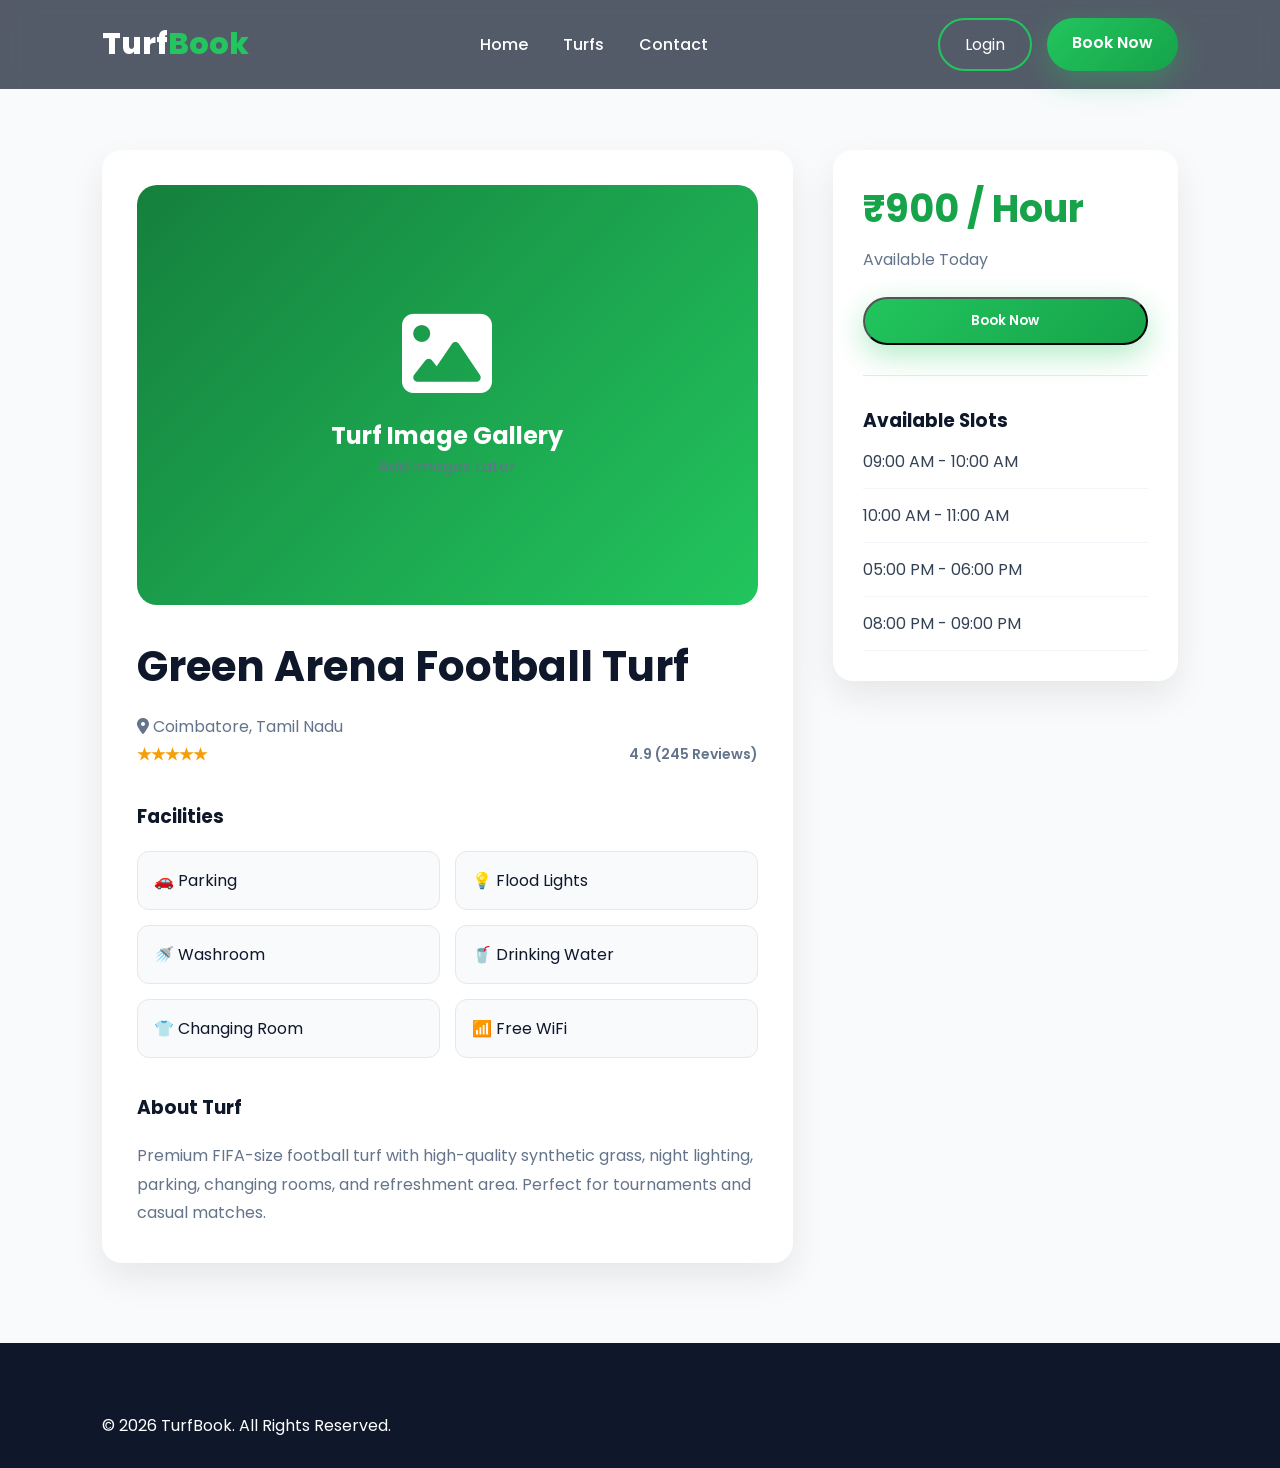
==== turf-details.html @ 9bdf1fb7 "Initial commit" ====
<!DOCTYPE html>
<html lang="en">

<head>

<meta charset="UTF-8">
<meta name="viewport" content="width=device-width, initial-scale=1.0">

<title>Turf Details | TurfBook</title>

<link rel="stylesheet" href="css/style.css">

<link href="https://fonts.googleapis.com/css2?family=Poppins:wght@300;400;500;600;700;800&display=swap" rel="stylesheet">

<link rel="stylesheet"
href="https://cdnjs.cloudflare.com/ajax/libs/font-awesome/6.6.0/css/all.min.css">

</head>

<body>

<header>

<nav class="navbar">

<div class="logo">
Turf<span>Book</span>
</div>

<ul class="nav-links">

<li><a href="index.html">Home</a></li>

<li><a href="turfs.html">Turfs</a></li>

<li><a href="#">Contact</a></li>

</ul>

<div class="nav-btns">

<a href="login.html" class="login-btn">Login</a>

<a href="booking.html" class="book-btn">Book Now</a>

</div>

</nav>

</header>

<section class="details-page">

<div class="details-grid">

<div class="details-left">

<div class="image-placeholder large">

<i class="fa-solid fa-image"></i>

<h2>Turf Image Gallery</h2>

<p>Add Images Later</p>

</div>

<h1>Green Arena Football Turf</h1>

<p>

<i class="fa-solid fa-location-dot"></i>

Coimbatore, Tamil Nadu

</p>

<div class="rating">

★★★★★

<span>4.9 (245 Reviews)</span>

</div>

<h3>Facilities</h3>

<div class="facility-grid">

<div>🚗 Parking</div>

<div>💡 Flood Lights</div>

<div>🚿 Washroom</div>

<div>🥤 Drinking Water</div>

<div>👕 Changing Room</div>

<div>📶 Free WiFi</div>

</div>

<h3>About Turf</h3>

<p>

Premium FIFA-size football turf with high-quality synthetic grass,
night lighting, parking, changing rooms, and refreshment area.

Perfect for tournaments and casual matches.

</p>

</div>

<aside class="booking-card">

<h2>₹900 / Hour</h2>

<p>Available Today</p>

<button class="book-btn">

Book Now

</button>

<hr>

<h3>Available Slots</h3>

<ul>

<li>09:00 AM - 10:00 AM</li>

<li>10:00 AM - 11:00 AM</li>

<li>05:00 PM - 06:00 PM</li>

<li>08:00 PM - 09:00 PM</li>

</ul>

</aside>

</div>

</section>

<footer>

<p>

© 2026 TurfBook. All Rights Reserved.

</p>

</footer>

<script src="js/main.js"></script>

</body>

</html>
---- css/style.css ----
/*=====================================
  GOOGLE FONT
=====================================*/
@import url('https://fonts.googleapis.com/css2?family=Poppins:wght@300;400;500;600;700;800&display=swap');

/*=====================================
  ROOT VARIABLES
=====================================*/
:root{
    --primary:#16a34a;
    --secondary:#22c55e;
    --dark:#0f172a;
    --dark-light:#1e293b;
    --light:#f8fafc;
    --white:#ffffff;
    --gray:#64748b;
    --border:#e2e8f0;
    --shadow:0 15px 40px rgba(0,0,0,.08);
    --radius:16px;
    --transition:.35s ease;
}

/*=====================================
  RESET
=====================================*/
*{
    margin:0;
    padding:0;
    box-sizing:border-box;
    font-family:'Poppins',sans-serif;
}

html{
    scroll-behavior:smooth;
}

body{
    background:var(--light);
    color:var(--dark);
    overflow-x:hidden;
}

img{
    max-width:100%;
    display:block;
}

a{
    text-decoration:none;
}

ul{
    list-style:none;
}

section{
    padding:90px 8%;
}

/*=====================================
  SCROLLBAR
=====================================*/
::-webkit-scrollbar{
    width:10px;
}

::-webkit-scrollbar-thumb{
    background:var(--primary);
    border-radius:20px;
}

::-webkit-scrollbar-track{
    background:#eef2f7;
}

/*=====================================
  NAVBAR
=====================================*/

/* Reserve space for fixed navbar so anchors aren't hidden */
html{ scroll-padding-top: 110px; }

.navbar{

    position:fixed;

    top:0;

    left:0;

    width:100%;

    display:flex;

    justify-content:space-between;

    align-items:center;

    padding:18px 8%;

    background:rgba(15,23,42,.70);

    backdrop-filter:blur(16px);

    z-index:999;

    transition: background .25s ease, box-shadow .25s ease, padding .25s ease;

}

.navbar.is-scrolled{

    background:rgba(15,23,42,.92);

    box-shadow:0 10px 30px rgba(0,0,0,.15);

}

.logo{

    font-size:30px;

    font-weight:800;

    color:white;

}

.logo span{

    color:var(--secondary);

}

.nav-links{

    display:flex;

    gap:35px;

}

.nav-links a{

    color:white;

    font-weight:500;

    position:relative;

    transition:.3s;

}

.nav-links a:hover{

    color:var(--secondary);

}

.nav-links a::after{

    content:"";

    position:absolute;

    bottom:-6px;

    left:0;

    width:0;

    height:2px;

    background:var(--secondary);

    transition:.3s;

}

.nav-links a:hover::after{

    width:100%;

}

.nav-links a.active{

    color:var(--secondary);

}

.nav-links a.active::after{

    width:100%;

}

.nav-btns{

    display:flex;

    gap:15px;

}

.login-btn{

    padding:12px 25px;

    border:2px solid var(--secondary);

    border-radius:40px;

    color:white;

    transition:.3s;

}

.login-btn:hover{

    background:var(--secondary);

}

.book-btn{

    padding:12px 25px;

    border-radius:40px;

    background:linear-gradient(135deg,#22c55e,#16a34a);

    color:white;

    font-weight:600;

    transition:.3s;

    box-shadow:0 10px 30px rgba(34,197,94,.35);

}

.book-btn:hover{

    transform:translateY(-3px);

}

/* ===== Mobile drawer (<= 992px) ===== */
.nav-toggle{

    display:none;

    border:none;

    background:transparent;

    color:white;

    cursor:pointer;

    padding:10px;

}

.nav-toggle:focus-visible{

    outline:2px solid var(--secondary);

    outline-offset:3px;

    border-radius:10px;

}

.burger{

    width:26px;

    height:18px;

    position:relative;

    display:block;

}

.burger span{

    position:absolute;

    left:0;

    right:0;

    height:2px;

    background:white;

    border-radius:2px;

    transition: transform .25s ease, top .25s ease, opacity .2s ease;

}

.burger span:nth-child(1){ top:0; }
.burger span:nth-child(2){ top:8px; }
.burger span:nth-child(3){ top:16px; }

/* Open state: hamburger -> X */
.nav-drawer.open ~ .nav-toggle .burger span:nth-child(1),
.nav-drawer.open ~ .nav-toggle .burger span:nth-child(3) {

    /* no-op: relationship depends on markup; keep safe */

}

/* We'll toggle via attribute using JS by setting aria-expanded; CSS will react using that */
.nav-toggle[aria-expanded="true"] .burger span:nth-child(1){ top:8px; transform:rotate(45deg); }
.nav-toggle[aria-expanded="true"] .burger span:nth-child(2){ opacity:0; }
.nav-toggle[aria-expanded="true"] .burger span:nth-child(3){ top:8px; transform:rotate(-45deg); }

.nav-backdrop{

    position:fixed;

    inset:0;

    background:rgba(0,0,0,.35);

    backdrop-filter: blur(6px);

    opacity:0;

    pointer-events:none;

    transition: opacity .2s ease;

    z-index:998;

}

.nav-backdrop.open{

    opacity:1;

    pointer-events:auto;

}

.nav-drawer{

    position:fixed;

    top:0;

    right:0;

    height:100vh;

    width:min(360px, 90vw);

    background:rgba(15,23,42,.92);

    backdrop-filter: blur(18px);

    box-shadow:-15px 0 35px rgba(0,0,0,.25);

    transform: translateX(100%);

    transition: transform .25s ease;

    z-index:999;

    padding:88px 20px 20px;

    display:flex;

    flex-direction:column;

    gap:20px;

}

.nav-drawer.open{

    transform: translateX(0);

}

.nav-drawer .nav-links{

    display:flex;

    flex-direction:column;

    gap:14px;

}

.nav-drawer .nav-btns{

    flex-direction:column;

    gap:12px;

}

.nav-drawer .login-btn,
.nav-drawer .book-btn{

    text-align:center;

    width:100%;

}

/* ===== Visible keyboard focus ===== */
:focus-visible{

    outline:2px solid var(--secondary);

    outline-offset:3px;

}


/*=====================================
 HERO
=====================================*/

.hero{

    min-height:100vh;

    display:grid;

    grid-template-columns:1fr 1fr;

    align-items:center;

    gap:60px;

    padding-top:130px;

}

.hero-tag{

    display:inline-flex;

    align-items:center;

    gap:10px;

    padding:10px 20px;

    border-radius:40px;

    background:#dcfce7;

    color:#166534;

    font-weight:600;

    margin-bottom:25px;

}

.hero h1{

    font-size:65px;

    line-height:1.15;

    margin-bottom:25px;

}

.hero h1 span{

    color:var(--primary);

}

.hero p{

    color:var(--gray);

    line-height:1.8;

    font-size:18px;

    margin-bottom:35px;

}

.hero-buttons{

    display:flex;

    gap:20px;

    margin-bottom:35px;

}

.primary-btn{

    padding:14px 30px;

    border-radius:40px;

    background:var(--primary);

    color:white;

    font-weight:600;

}

.secondary-btn{

    padding:14px 30px;

    border-radius:40px;

    border:2px solid var(--primary);

    color:var(--primary);

    font-weight:600;

}

/*=====================================
 SEARCH BOX
=====================================*/

.search-box{

    background:white;

    padding:18px;

    border-radius:18px;

    box-shadow:var(--shadow);

    display:flex;

    gap:15px;

    flex-wrap:wrap;

}

.search-item{

    flex:1;

    min-width:220px;

    display:flex;

    align-items:center;

    gap:10px;

    border:1px solid var(--border);

    padding:12px 15px;

    border-radius:12px;

}

.search-item input,
.search-item select{

    border:none;

    width:100%;

    outline:none;

    background:transparent;

}

.search-box button{

    padding:15px 30px;

    border:none;

    border-radius:12px;

    background:var(--primary);

    color:white;

    cursor:pointer;

}

/*=====================================
 HERO IMAGE
=====================================*/

.hero-right{
    display:flex;
    align-items:center;
    justify-content:center;
}

.hero-image{
    width:100%;
    height:650px;
    border-radius:30px;
    overflow:hidden;
    position:relative;
    box-shadow:var(--shadow);
    background:#0f172a;
}

.hero-image img{
    width:100%;
    height:100%;
    object-fit:cover;
    object-position:center;
    transform: scale(1);
    transition: transform 700ms ease;
}

.hero-image:hover img{
    transform: scale(1.04);
}

.hero-image__overlay{
    position:absolute;
    inset:0;
    background: linear-gradient(
        90deg,
        rgba(15,23,42,0.62) 0%,
        rgba(15,23,42,0.15) 60%,
        rgba(15,23,42,0.05) 100%
    );
    pointer-events:none;
}

/* Tablet: keep it tall but not overwhelming */
@media(max-width:992px){
    .hero-image{ height:520px; }
}

@media(max-width:768px){
    .hero-image{ height:420px; }
}

@media(max-width:480px){
    .hero-image{ height:360px; border-radius:22px; }
}


/*=====================================
 HERO STATS
=====================================*/

.hero-stats{

    display:flex;

    gap:20px;

    margin-top:40px;

}

.stat-card{

    flex:1;

    background:white;

    border-radius:16px;

    padding:20px;

    box-shadow:var(--shadow);

    text-align:center;

}

.stat-card h2{

    color:var(--primary);

    margin-bottom:10px;

}

.stat-card p{

    margin:0;

    font-size:15px;

}
/*=====================================
SECTION TITLES
=====================================*/

.section-title{
    text-align:center;
    margin-bottom:60px;
}

.section-title h2{
    font-size:42px;
    color:var(--dark);
    margin-bottom:12px;
}

.section-title p{
    color:var(--gray);
    font-size:18px;
}

/*=====================================
POPULAR SPORTS
=====================================*/

.sports{
    background: #FFFFFF;
    color: var(--dark);
    padding: 100px 8%;
}


.sports-header{
    max-width: 1100px;
    margin: 0 auto 26px;
    text-align: center;
}

.sports-title{
    font-size: 44px;
    font-weight: 800;
    letter-spacing: -0.02em;
    margin-bottom: 10px;
}

.sports-subtitle{
    color: var(--gray); /* #64748B */
    font-size: 16px;
}


.sports-grid{
    max-width: 1200px;
    margin: 28px auto 0;
    display: grid;
    grid-template-columns: repeat(4, minmax(0, 1fr));
    gap: 32px;
}

.sport-card{
    display: flex;
    flex-direction: column;
    align-items: stretch;

    border-radius: 20px;
    overflow: hidden;

    background: rgba(255,255,255,0.06);
    border: 1px solid rgba(255,255,255,0.10);

    box-shadow: 0 18px 55px rgba(0,0,0,0.35);
    text-decoration: none;
    color: inherit;

    /* Equal card height (~420px) */
    height: 420px;

    transform: translateY(0);
    transition: transform 300ms ease, box-shadow 300ms ease, border-color 300ms ease;
}

.sport-card__media{
    width: 100%;
    height: 240px; /* equal image height */
    position: relative;
    flex: 0 0 auto;
}

.sport-card__media img{
    width: 100%;
    height: 240px;
    object-fit: cover;
    object-position: center;
    display: block;
    transform: scale(1);
    transition: transform 300ms ease;
}


.sport-card__overlay{
    position: absolute;
    inset: 0;
    background: linear-gradient(180deg, rgba(15,23,42,0.0) 30%, rgba(15,23,42,0.75) 100%);
    opacity: 0;
    transition: opacity 300ms ease;
}

.sport-card__body{
    padding: 18px 18px 20px;
    display: flex;
    flex-direction: column;
    flex: 1 1 auto;
}


.sport-card__name{
    font-size: 18px;
    font-weight: 800;
    margin-bottom: 8px;
}

.sport-card__desc{
    margin: 0;
    font-size: 13.5px;
    line-height: 1.45;
    color: rgba(255,255,255,.78);

    /* fixed to 2 lines */
    display: -webkit-box;
    -webkit-line-clamp: 2;
    -webkit-box-orient: vertical;
    overflow: hidden;
}


.sport-card__meta{
    margin-top: 12px;
    display: flex;
    align-items: baseline;
    justify-content: flex-start;
    gap: 6px;
    color: rgba(255,255,255,.95);
}

.sport-card__meta-value{
    font-size: 18px;
    font-weight: 900;
}

.sport-card__meta-label{
    font-size: 13px;
    font-weight: 700;
    opacity: .95;
}

.sport-card__cta{
    margin-top: auto; /* pinned to bottom */
    display: flex;
    align-items: center;
    justify-content: space-between;

    font-weight: 800;
    font-size: 14px;

    padding: 10px 12px;
    border-radius: 14px;

    background: rgba(255,255,255,0.06);
    border: 1px solid rgba(255,255,255,0.10);

    transition: background 300ms ease, border-color 300ms ease;
}


.sport-card__arrow{
    color: rgba(255,255,255,.92);
    transition: transform 300ms ease;
}

.sport-card:hover{
    transform: translateY(-6px);
    box-shadow: 0 26px 70px rgba(0,0,0,0.45);
    border-color: rgba(34,197,94,0.35);
}

.sport-card:hover .sport-card__media img{
    transform: scale(1.06);
}

.sport-card:hover .sport-card__overlay{
    opacity: 1;
}

.sport-card:hover .sport-card__cta{
    background: rgba(34,197,94,0.14);
    border-color: rgba(34,197,94,0.35);
}

.sport-card:hover .sport-card__arrow{
    transform: translateX(3px);
}

.sport-card:focus-visible{
    outline: 2px solid var(--secondary);
    outline-offset: 3px;
}

@media(max-width: 1024px){
    .sports-grid{ grid-template-columns: repeat(2, minmax(0, 1fr)); }
    .sports-title{ font-size: 36px; }
}

@media(max-width: 600px){
    .sports{ padding-left: 20px; padding-right: 20px; }
    .sports-grid{ grid-template-columns: 1fr; gap: 24px; }
    .sports-title{ font-size: 30px; }
}



/*=====================================
FEATURED TURFS
=====================================*/


.cards{

    display:grid;

    grid-template-columns:repeat(auto-fit,minmax(340px,1fr));

    gap:35px;

}

.card{

    background:white;

    border-radius:20px;

    overflow:hidden;

    box-shadow:var(--shadow);

    transition:.35s;

    position:relative;

}

.card:hover{

    transform:translateY(-10px);

}

.badge{

    position:absolute;

    top:20px;

    left:20px;

    background:var(--primary);

    color:white;

    padding:8px 16px;

    border-radius:30px;

    font-size:13px;

    font-weight:600;

}

.image-placeholder.small{

    height:230px;

    background:linear-gradient(135deg,#15803d,#22c55e);

}

.card-content{

    padding:25px;

}

.card-content h3{

    font-size:26px;

    margin-bottom:10px;

}

.card-content p{

    margin-bottom:15px;

}

.rating{

    display:flex;

    justify-content:space-between;

    align-items:center;

    margin-bottom:18px;

    color:#f59e0b;

    font-weight:600;

}

.rating span{

    color:var(--gray);

    font-size:14px;

}

.card-content h4{

    color:var(--primary);

    font-size:28px;

    margin-bottom:20px;

}

.card button{

    width:100%;

    padding:15px;

    border:none;

    background:var(--primary);

    color:white;

    border-radius:12px;

    font-size:16px;

    cursor:pointer;

    transition:.3s;

}

.card button:hover{

    background:var(--dark);

}

/*=====================================
WHY CHOOSE US
=====================================*/

/*=====================================
WHY CHOOSE TURFHUB
=====================================*/

.why-us{
    background:#ffffff;
    padding:90px 8%;
}

.why-us__container{
    max-width:1100px;
    margin:0 auto;
}

.why-us__header{
    margin-bottom:28px;
}

.why-us__header h2{
    font-size:42px;
    margin-bottom:12px;
}

.why-us__header p{
    color:var(--gray);
    font-size:18px;
}

.why-us__stats{
    display:grid;
    grid-template-columns:repeat(4, minmax(0, 1fr));
    gap:14px;
    margin:24px 0 34px;
}

.why-us__stat{
    background:#f8fafc;
    border:1px solid var(--border);
    border-radius:18px;
    padding:18px 16px;
    text-align:center;
    box-shadow:0 10px 25px rgba(0,0,0,.04);
}

.why-us__stat-value{
    font-size:28px;
    font-weight:900;
    color:var(--dark);
    margin-bottom:6px;
}

.why-us__stat-label{
    color:var(--gray);
    font-weight:600;
    font-size:13px;
}

.why-us__grid{
    display:grid;
    grid-template-columns:repeat(2, minmax(0, 1fr));
    gap:18px;
    margin-top:0;
}

.why-us__card{
    background:#ffffff;
    border-radius:20px;
    border:1px solid rgba(226,232,240,.9);
    box-shadow:0 15px 35px rgba(15,23,42,.06);
    padding:22px 20px;
    height:190px;
    display:flex;
    flex-direction:column;
    align-items:flex-start;
    justify-content:flex-start;
    transition:transform .25s ease, box-shadow .25s ease, border-color .25s ease;
}

.why-us__card:hover{
    transform:translateY(-8px);
    box-shadow:0 22px 55px rgba(15,23,42,.12);
    border-color:rgba(34,197,94,.45);
}

.why-us__icon{
    width:64px;
    height:64px;
    border-radius:999px;
    background:rgba(34,197,94,.12);
    display:flex;
    align-items:center;
    justify-content:center;
    margin-bottom:14px;
    border:1px solid rgba(34,197,94,.25);
}

.why-us__icon i{
    font-size:26px;
    color:var(--primary);
}

.why-us__card-title{
    font-size:18px;
    font-weight:900;
    margin-bottom:8px;
    color:var(--dark);
}

.why-us__card-desc{
    margin:0;
    color:var(--gray);
    font-size:14px;
    line-height:1.6;
}

/* Smooth scroll / scroll animations */
.why-us__card{
    opacity:0;
    transform:translateY(22px);
    transition:opacity .7s ease, transform .7s ease;
}

/* When JS/observer triggers, it will set inline styles; keep fallback class-ready */
.why-us__card.is-visible{
    opacity:1;
    transform:translateY(0);
}

@media(max-width:992px){
    .why-us{ padding:70px 20px; }
    .why-us__header h2{ font-size:36px; }
    .why-us__stats{ grid-template-columns:repeat(2, minmax(0, 1fr)); }
}

@media(max-width:768px){
    .why-us__grid{ grid-template-columns:1fr 1fr; }
}

@media(max-width:480px){
    .why-us__grid{ grid-template-columns:1fr; }
    .why-us__card{ height:200px; }
    .why-us__header h2{ font-size:32px; }
}


/*=====================================
CTA
=====================================*/

.cta{

    background:linear-gradient(135deg,#15803d,#22c55e);

    color:white;

    text-align:center;

    border-radius:25px;

    margin:80px 8%;

    padding:80px 40px;

}

.cta h2{

    font-size:48px;

    margin-bottom:20px;

}

.cta p{

    color:white;

    font-size:18px;

    margin-bottom:35px;

}
/*=====================================
FOOTER
=====================================*/

footer{

    background:#0f172a;
    color:white;
    padding:70px 8% 30px;

}

.footer-grid{

    display:grid;

    grid-template-columns:repeat(auto-fit,minmax(220px,1fr));

    gap:40px;

    margin-bottom:40px;

}

.footer-grid h3{

    color:#22c55e;

    font-size:30px;

    margin-bottom:20px;

}

.footer-grid h4{

    margin-bottom:20px;

}

.footer-grid p{

    color:#cbd5e1;

    line-height:1.8;

}

.footer-grid ul{

    padding:0;

}

.footer-grid ul li{

    list-style:none;

    margin-bottom:12px;

    color:#cbd5e1;

    cursor:pointer;

    transition:.3s;

}

.footer-grid ul li:hover{

    color:#22c55e;

}

.social{

    display:flex;

    gap:15px;

    margin-top:20px;

}

.social i{

    width:45px;

    height:45px;

    display:flex;

    justify-content:center;

    align-items:center;

    border-radius:50%;

    background:#1e293b;

    cursor:pointer;

    transition:.3s;

}

.social i:hover{

    background:#22c55e;

    transform:translateY(-5px);

}

footer hr{

    border:none;

    height:1px;

    background:#334155;

    margin:35px 0;

}

.copyright{

    text-align:center;

    color:#94a3b8;

}

/*=====================================
COMMON HOVER EFFECTS
=====================================*/

button,
.book-btn,
.primary-btn,
.secondary-btn{

    transition:.35s;

}

button:hover,
.book-btn:hover,
.primary-btn:hover{

    transform:translateY(-4px);

    box-shadow:0 15px 30px rgba(0,0,0,.15);

}

.card,
.sport-card,
.stat-card{

    transition:.35s;

}

/*=====================================
ANIMATIONS
=====================================*/

@keyframes fadeUp{

    from{

        opacity:0;

        transform:translateY(40px);

    }

    to{

        opacity:1;

        transform:translateY(0);

    }

}

.hero-left,
.hero-right,
.card,
.sport-card{

    animation:fadeUp .8s ease;

}

/*=====================================
RESPONSIVE
=====================================*/

@media(max-width:992px){

.hero{

grid-template-columns:1fr;

text-align:center;

}

.hero-buttons{

justify-content:center;

}

.hero-stats{

justify-content:center;

flex-wrap:wrap;

}

/* Desktop nav hides; mobile drawer shows */
.nav-links,
.nav-btns{

display:none;

}

.nav-toggle{

display:inline-flex;

align-items:center;

justify-content:center;

}

.navbar{

padding:18px 6%;

}

}


@media(max-width:768px){

section{

padding:70px 20px;

}

.hero h1{

font-size:42px;

}

.section-title h2{

font-size:34px;

}

.cards{

grid-template-columns:1fr;

}

.sports-grid{

grid-template-columns:1fr;

}

.search-box{

flex-direction:column;

}

.search-item{

width:100%;

}

.search-box button{

width:100%;

}

.hero-stats{

flex-direction:column;

}

.footer-grid{

grid-template-columns:1fr;

text-align:center;

}

.social{

justify-content:center;

}

}

@media(max-width:480px){

.logo{

font-size:24px;

}

.nav-links{

gap:18px;

}

.hero h1{

font-size:34px;

}

.hero p{

font-size:16px;

}

.cta h2{

font-size:32px;

}

}
/*=====================================
LOGIN & REGISTER PAGE
=====================================*/

.login-page{

    min-height:100vh;

    display:flex;

    justify-content:center;

    align-items:center;

    background:linear-gradient(135deg,#0f172a,#14532d);

    padding:120px 8%;

}

.login-container{

    width:100%;

    max-width:1150px;

    background:white;

    border-radius:25px;

    overflow:hidden;

    display:grid;

    grid-template-columns:1fr 1fr;

    box-shadow:0 25px 60px rgba(0,0,0,.25);

}

.login-left{

    background:linear-gradient(135deg,#15803d,#22c55e);

    color:white;

    padding:70px;

    display:flex;

    flex-direction:column;

    justify-content:center;

}

.login-left h1{

    font-size:46px;

    margin-bottom:20px;

}

.login-left p{

    color:white;

    margin-bottom:40px;

    line-height:1.8;

}

.login-left ul{

    list-style:none;

}

.login-left ul li{

    margin-bottom:18px;

    font-size:17px;

}

.login-left i{

    margin-right:10px;

}

.login-right{

    padding:60px;

}

.login-right h2{

    font-size:36px;

    margin-bottom:35px;

}

.input-box{

    display:flex;

    align-items:center;

    border:1px solid #ddd;

    padding:15px 18px;

    border-radius:12px;

    margin-bottom:22px;

}

.input-box i{

    color:#16a34a;

    margin-right:15px;

}

.input-box input{

    width:100%;

    border:none;

    outline:none;

    font-size:16px;

}

.remember{

    display:flex;

    justify-content:space-between;

    margin-bottom:30px;

    font-size:14px;

}

.remember a{

    color:#16a34a;

}

.login-submit{

    width:100%;

    border:none;

    padding:16px;

    border-radius:12px;

    background:#16a34a;

    color:white;

    font-size:17px;

    font-weight:600;

    cursor:pointer;

    transition:.3s;

}

.login-submit:hover{

    background:#0f172a;

}

.register-text{

    text-align:center;

    margin-top:25px;

}

.register-text a{

    color:#16a34a;

    font-weight:600;

}

@media(max-width:900px){

.login-container{

grid-template-columns:1fr;

}

.login-left{

padding:40px;

text-align:center;

}

.login-right{

padding:40px;

}

}
/*=====================================
TURF LISTING PAGE
=====================================*/

.listing-hero{

    padding:170px 8% 80px;

    text-align:center;

    background:linear-gradient(135deg,#0f172a,#14532d);

    color:white;

}

.listing-hero h1{

    font-size:60px;

    margin-bottom:15px;

}

.listing-hero p{

    color:#cbd5e1;

    font-size:18px;

}

.listing-search{

    margin-top:-45px;

    padding:0 8%;

}

.filters{

    display:flex;

    justify-content:center;

    flex-wrap:wrap;

    gap:15px;

    padding:50px 8%;

}

.filters button{

    padding:12px 26px;

    border:none;

    border-radius:40px;

    background:white;

    box-shadow:0 10px 25px rgba(0,0,0,.08);

    cursor:pointer;

    font-weight:600;

    transition:.3s;

}

.filters button:hover,
.filters .active{

    background:#16a34a;

    color:white;

}

.pagination{

    display:flex;

    justify-content:center;

    gap:15px;

    padding:20px 0 80px;

}

.pagination button{

    width:48px;

    height:48px;

    border:none;

    border-radius:12px;

    background:white;

    box-shadow:0 10px 20px rgba(0,0,0,.08);

    cursor:pointer;

    transition:.3s;

}

.pagination button:hover{

    background:#16a34a;

    color:white;

}

.card{

    position:relative;

}

.card::before{

    content:"";

    position:absolute;

    top:0;

    left:0;

    width:100%;

    height:5px;

    background:#16a34a;

}

.card:hover{

    transform:translateY(-12px);

}

.card button{

    font-weight:600;

}

@media(max-width:768px){

.listing-hero{

padding:150px 20px 60px;

}

.listing-hero h1{

font-size:40px;

}

.filters{

justify-content:flex-start;

overflow-x:auto;

}

.pagination{

flex-wrap:wrap;

}

}
/*=====================================
TURF DETAILS PAGE
=====================================*/

.details-page{

    padding:150px 8% 80px;

    background:#f8fafc;

}

.details-grid{

    display:grid;

    grid-template-columns:2fr 1fr;

    gap:40px;

    align-items:start;

}

.details-left{

    background:white;

    padding:35px;

    border-radius:20px;

    box-shadow:0 15px 35px rgba(0,0,0,.08);

}

.image-placeholder.large{

    height:420px;

    border-radius:20px;

    background:linear-gradient(135deg,#15803d,#22c55e);

    display:flex;

    flex-direction:column;

    justify-content:center;

    align-items:center;

    color:white;

    margin-bottom:30px;

}

.image-placeholder.large i{

    font-size:90px;

    margin-bottom:20px;

}

.details-left h1{

    font-size:42px;

    margin-bottom:15px;

}

.details-left h3{

    margin:35px 0 20px;

    color:#0f172a;

}

.details-left p{

    line-height:1.8;

    color:#64748b;

}

.facility-grid{

    display:grid;

    grid-template-columns:repeat(2,1fr);

    gap:15px;

    margin-top:20px;

}

.facility-grid div{

    background:#f8fafc;

    padding:16px;

    border-radius:12px;

    border:1px solid #e5e7eb;

    transition:.3s;

}

.facility-grid div:hover{

    background:#dcfce7;

    border-color:#22c55e;

}

/* Booking Sidebar */

.booking-card{

    position:sticky;

    top:110px;

    background:white;

    padding:30px;

    border-radius:20px;

    box-shadow:0 15px 35px rgba(0,0,0,.08);

}

.booking-card h2{

    color:#16a34a;

    font-size:38px;

    margin-bottom:10px;

}

.booking-card p{

    color:#64748b;

    margin-bottom:25px;

}

.booking-card hr{

    margin:30px 0;

    border:none;

    border-top:1px solid #e5e7eb;

}

.booking-card ul{

    list-style:none;

    padding:0;

}

.booking-card ul li{

    padding:14px 0;

    border-bottom:1px solid #f1f5f9;

    color:#334155;

}

.booking-card .book-btn{

    width:100%;

    display:block;

    text-align:center;

    margin-top:20px;

}

/* Responsive */

@media(max-width:992px){

.details-grid{

grid-template-columns:1fr;

}

.booking-card{

position:static;

}

}

@media(max-width:768px){

.details-page{

padding:130px 20px 60px;

}

.details-left{

padding:25px;

}

.details-left h1{

font-size:30px;

}

.facility-grid{

grid-template-columns:1fr;

}

.image-placeholder.large{

height:260px;

}

}
/*=====================================
BOOKING PAGE
=====================================*/

.booking-page{

padding:150px 8% 80px;

background:#f8fafc;

}

.booking-grid{

display:grid;

grid-template-columns:2fr 1fr;

gap:40px;

}

.booking-form,
.booking-summary{

background:white;

padding:35px;

border-radius:20px;

box-shadow:0 15px 35px rgba(0,0,0,.08);

}

.booking-form h2,
.booking-summary h2{

margin-bottom:25px;

font-size:34px;

}

.booking-form label{

display:block;

margin:18px 0 8px;

font-weight:600;

}

.booking-form input,
.booking-form select{

width:100%;

padding:15px;

border:1px solid #ddd;

border-radius:12px;

font-size:15px;

}

.summary-box p{

display:flex;

justify-content:space-between;

margin:18px 0;

color:#475569;

}

.summary-box h3{

display:flex;

justify-content:space-between;

margin-top:20px;

color:#16a34a;

font-size:30px;

}

.summary-box hr{

margin:25px 0;

border:none;

border-top:1px solid #e5e7eb;

}

@media(max-width:900px){

.booking-grid{

grid-template-columns:1fr;

}

}
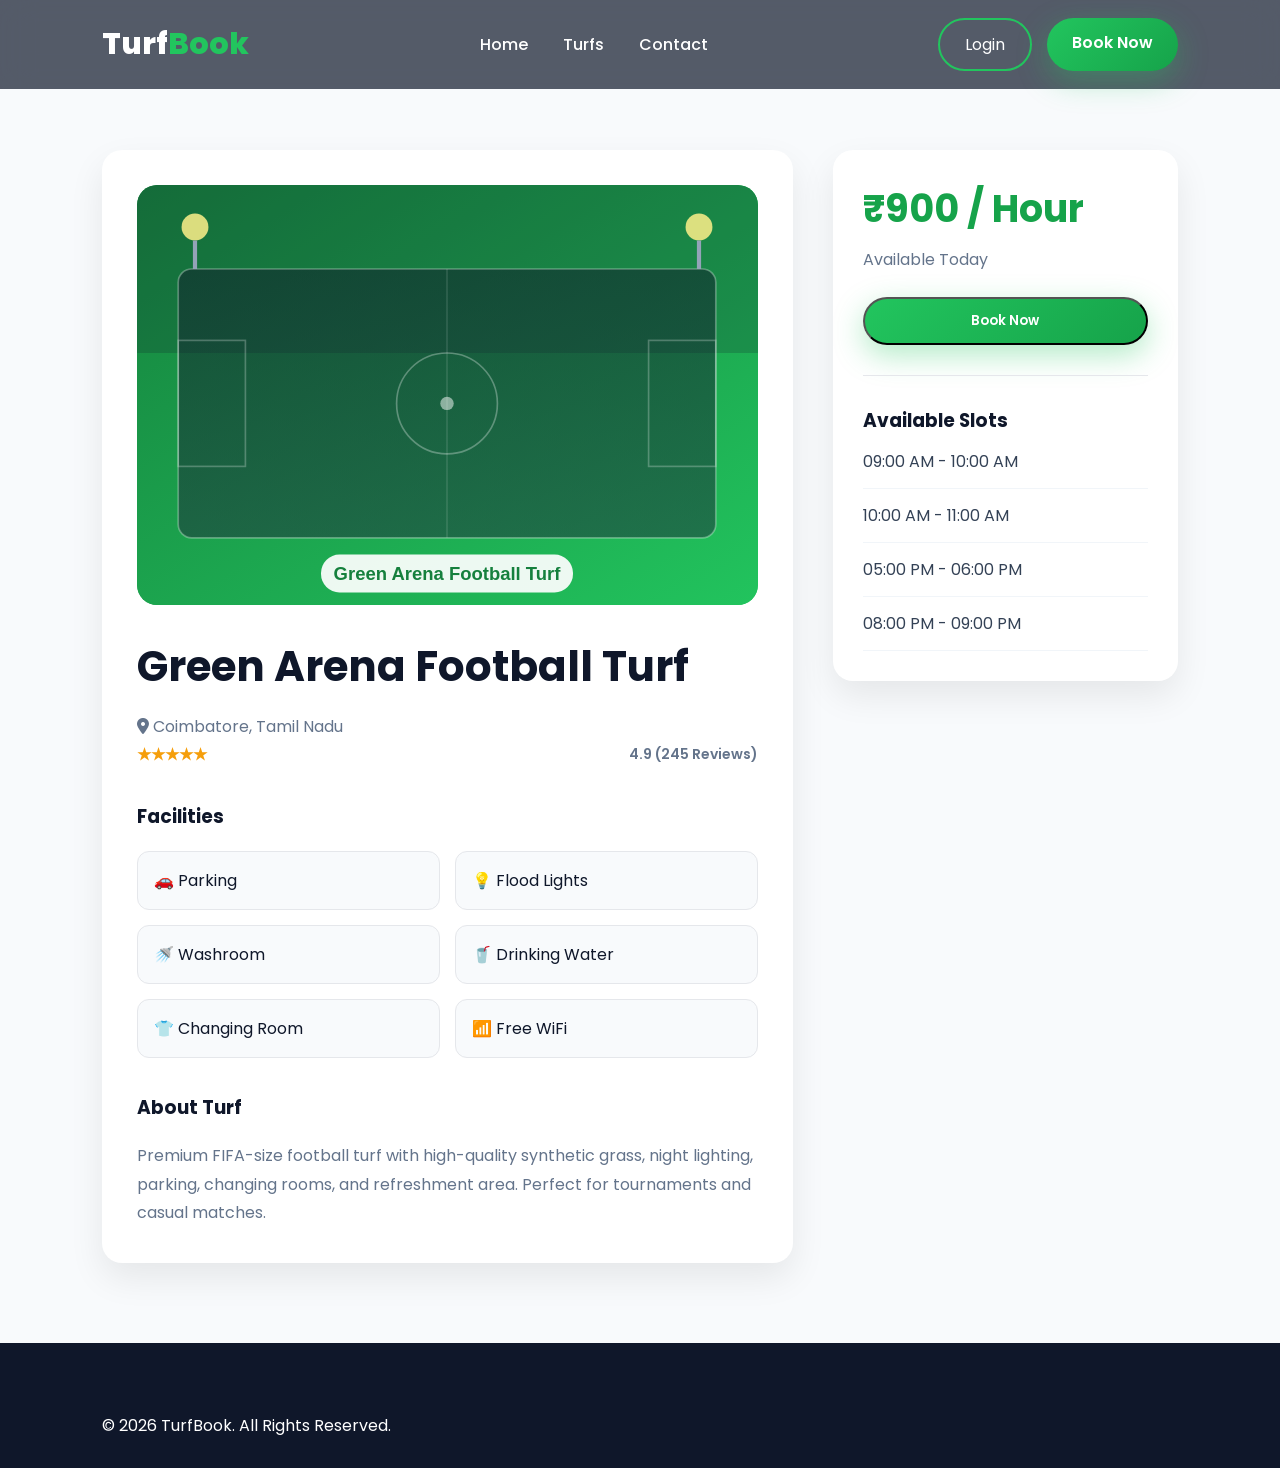
==== commit e81097cd: "Updated Turf Booking website UI" ====
--- a/turf-details.html
+++ b/turf-details.html
@@ -55,15 +55,9 @@
 
 <div class="details-left">
 
-<div class="image-placeholder large">
-
-<i class="fa-solid fa-image"></i>
-
-<h2>Turf Image Gallery</h2>
-
-<p>Add Images Later</p>
-
-</div>
+        <div class="card-img large">
+            <img src="images/turfs/turf-gallery.svg" alt="Green Arena Football Turf Gallery" />
+        </div>
 
 <h1>Green Arena Football Turf</h1>
 
--- a/css/style.css
+++ b/css/style.css
@@ -988,6 +988,39 @@
 
 }
 
+.card-img{
+    width:100%;
+    height:230px;
+    overflow:hidden;
+    background:linear-gradient(135deg,#15803d,#22c55e);
+    display:flex;
+    align-items:center;
+    justify-content:center;
+}
+
+.card-img img{
+    width:100%;
+    height:100%;
+    object-fit:cover;
+    display:block;
+    transition:transform .35s ease;
+}
+
+.card:hover .card-img img{
+    transform:scale(1.06);
+}
+
+.card-img.large{
+    height:420px;
+    border-radius:20px;
+    margin-bottom:30px;
+}
+
+.card-img.large img{
+    border-radius:20px;
+    object-fit:cover;
+}
+
 .image-placeholder.small{
 
     height:230px;
@@ -2077,6 +2110,30 @@
 
 }
 
+.card-img.large{
+    height:420px;
+    border-radius:20px;
+    margin-bottom:30px;
+    overflow:hidden;
+    background:linear-gradient(135deg,#15803d,#22c55e);
+    display:flex;
+    align-items:center;
+    justify-content:center;
+}
+
+.card-img.large img{
+    width:100%;
+    height:100%;
+    object-fit:cover;
+    border-radius:20px;
+    display:block;
+    transition:transform .5s ease;
+}
+
+.card-img.large:hover img{
+    transform:scale(1.04);
+}
+
 .image-placeholder.large{
 
     height:420px;
@@ -2285,6 +2342,7 @@
 
 }
 
+.card-img.large,
 .image-placeholder.large{
 
 height:260px;
